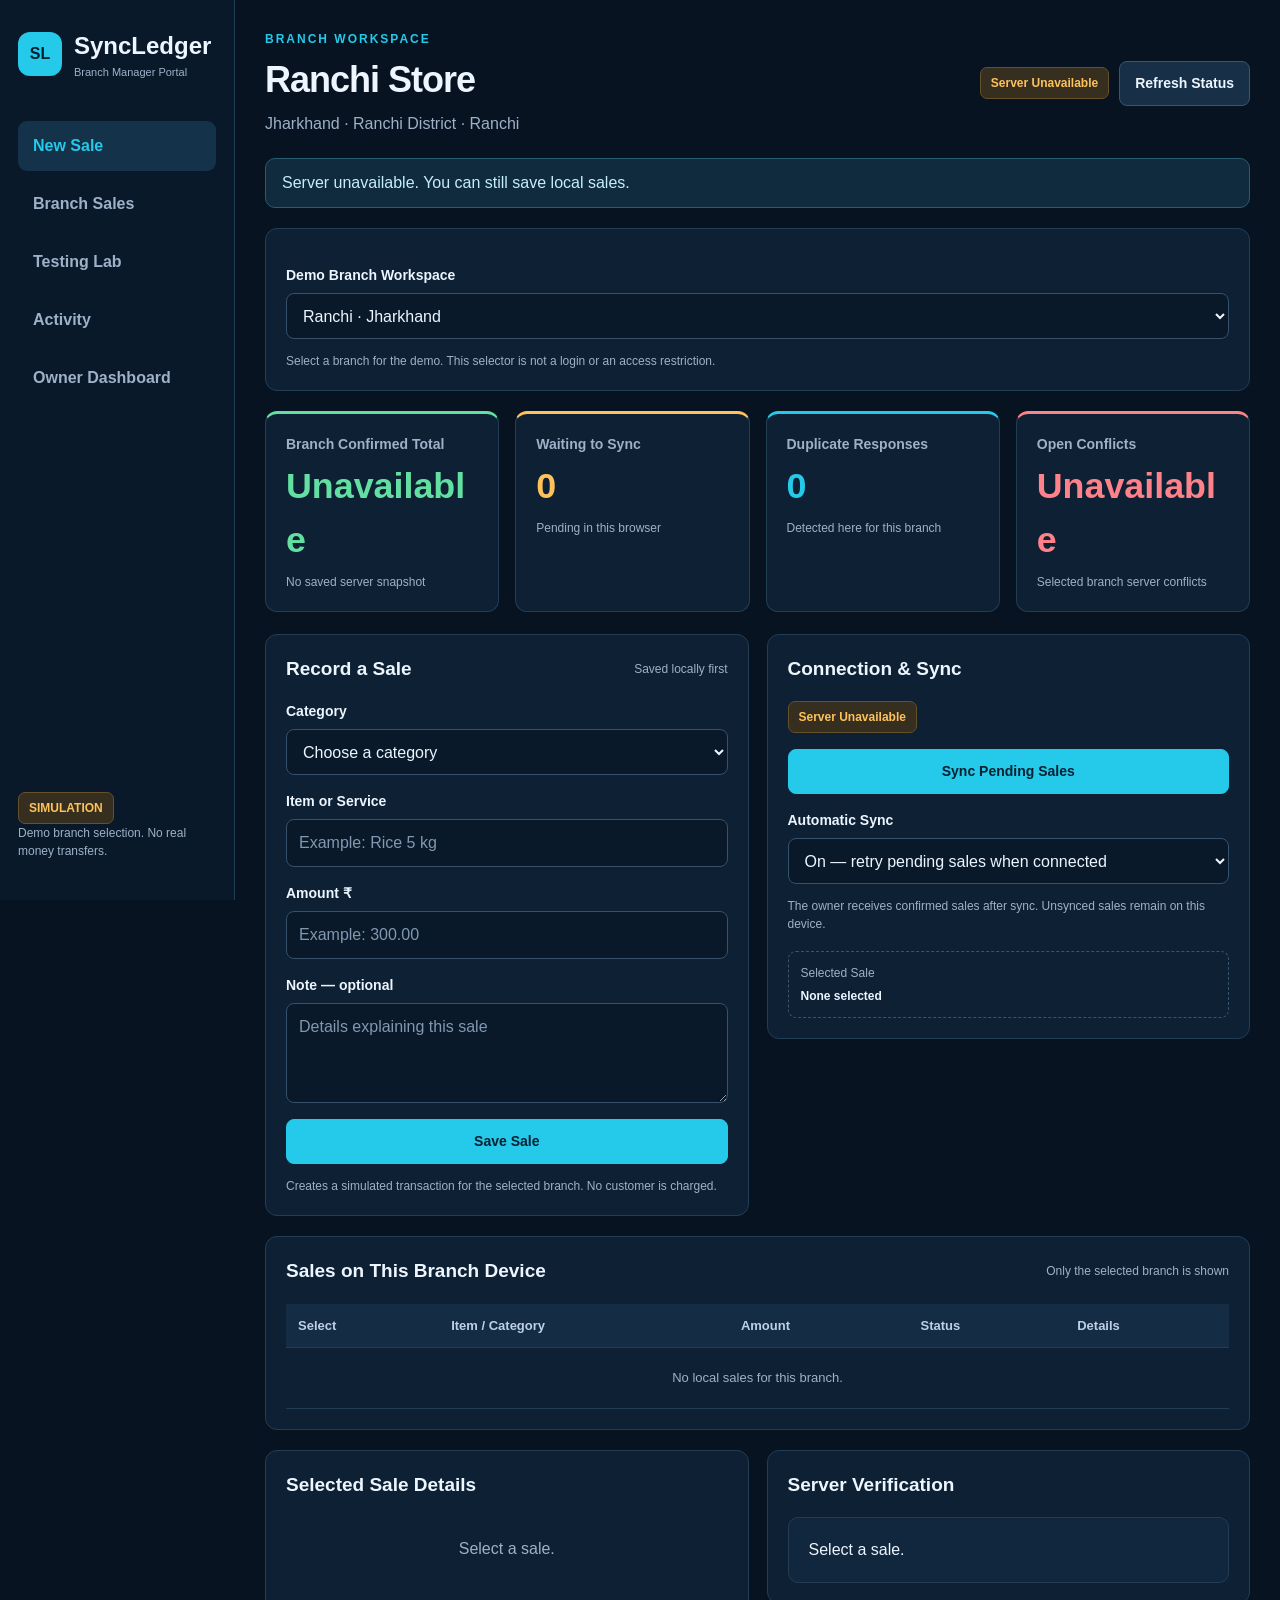
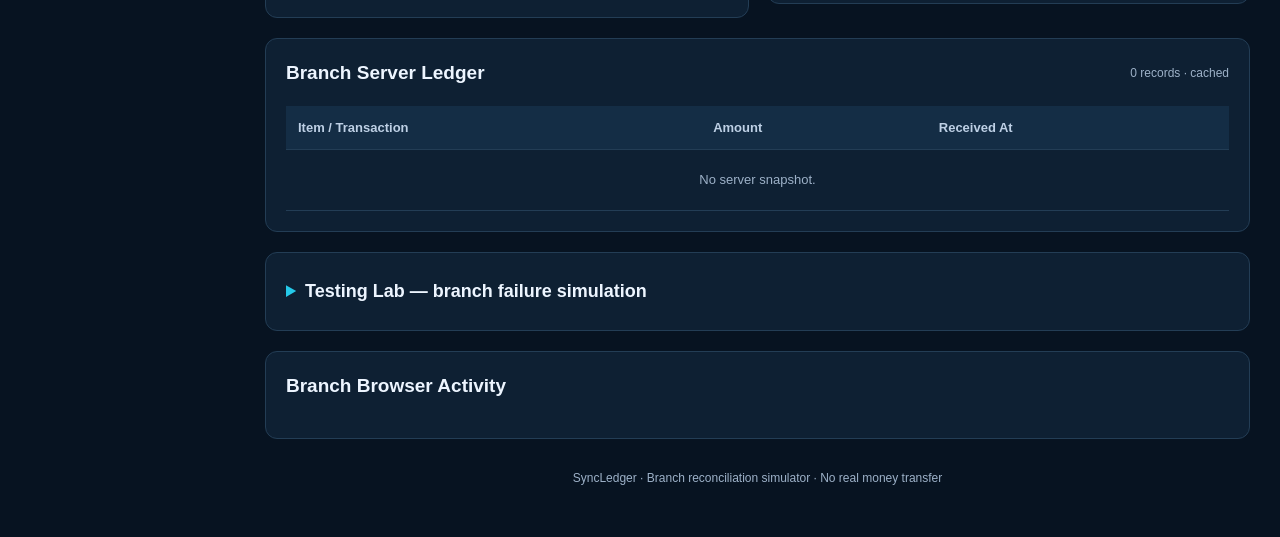
==== backend/src/main/resources/static/manager.html @ c34fc2f6 "Build SyncLedger reconciliation simulator with owner and branch portals" ====
<!DOCTYPE html>
<html lang="en">
<head>
    <meta charset="UTF-8">
    <meta name="viewport" content="width=device-width, initial-scale=1.0">
    <title>SyncLedger | Branch Manager</title>
    <link rel="stylesheet" href="style.css">
    <script src="manager.js" defer></script>
</head>
<body>
    <aside class="sidebar">
        <a class="brand" href="/manager.html">
            <span class="brand-icon">SL</span>
            <span>
                <strong>SyncLedger</strong>
                <small>Branch Manager Portal</small>
            </span>
        </a>

        <nav aria-label="Branch navigation">
            <a class="nav-link active" href="#new-sale">New Sale</a>
            <a class="nav-link" href="#branch-sales">Branch Sales</a>
            <a class="nav-link" href="#branch-lab">Testing Lab</a>
            <a class="nav-link" href="#branch-activity">Activity</a>
            <a class="nav-link" href="/">Owner Dashboard</a>
        </nav>

        <div class="sidebar-note">
            <span class="badge warning">SIMULATION</span>
            <p>Demo branch selection. No real money transfers.</p>
        </div>
    </aside>

    <main>
        <header class="page-header">
            <div>
                <p class="eyebrow">BRANCH WORKSPACE</p>
                <h1 id="branch-title">Branch Manager</h1>
                <p id="branch-location" class="subtitle">
                    Loading branch…
                </p>
            </div>
            <div class="header-status">
                <span id="manager-server-status" class="badge">
                    Checking server…
                </span>
                <button id="manager-refresh" class="button secondary">
                    Refresh Status
                </button>
            </div>
        </header>

        <div id="manager-notice" class="notice"
            role="status" aria-live="polite">
            Initializing branch storage…
        </div>

        <section class="panel">
            <label for="manager-branch">Demo Branch Workspace</label>
            <select id="manager-branch">
                <option value="RANCHI-01">Ranchi · Jharkhand</option>
                <option value="PATNA-01">Patna · Bihar</option>
            </select>
            <p class="helper">
                Select a branch for the demo. This selector is not a login
                or an access restriction.
            </p>
        </section>

        <section class="metrics" aria-label="Selected branch overview">
            <article class="metric-card">
                <span>Branch Confirmed Total</span>
                <strong id="manager-total">—</strong>
                <small id="manager-snapshot-time">Checking server</small>
            </article>
            <article class="metric-card amber">
                <span>Waiting to Sync</span>
                <strong id="manager-pending">—</strong>
                <small>Pending in this browser</small>
            </article>
            <article class="metric-card cyan">
                <span>Duplicate Responses</span>
                <strong id="manager-duplicates">—</strong>
                <small>Detected here for this branch</small>
            </article>
            <article class="metric-card coral">
                <span>Open Conflicts</span>
                <strong id="manager-conflicts">—</strong>
                <small>Selected branch server conflicts</small>
            </article>
        </section>

        <section class="bottom-grid">
            <article id="new-sale" class="panel">
                <div class="panel-heading">
                    <h2>Record a Sale</h2>
                    <span class="muted">Saved locally first</span>
                </div>

                <form id="manager-sale-form">
                    <label for="manager-category">Category</label>
                    <select id="manager-category" required>
                        <option value="">Choose a category</option>
                        <option value="GROCERY">Grocery / Kirana</option>
                        <option value="FOOD">Food &amp; Beverages</option>
                        <option value="CLOTHING">Clothing</option>
                        <option value="ELECTRONICS">Electronics</option>
                        <option value="SERVICES">Services</option>
                        <option value="OTHER">Other</option>
                    </select>

                    <label for="manager-item">Item or Service</label>
                    <input id="manager-item" type="text"
                        maxlength="120" placeholder="Example: Rice 5 kg"
                        required>

                    <label for="manager-amount">Amount ₹</label>
                    <input id="manager-amount" type="number"
                        inputmode="decimal" min="0.01"
                        max="9999999999999.99" step="0.01"
                        placeholder="Example: 300.00" required>

                    <label for="manager-note">Note — optional</label>
                    <textarea id="manager-note" rows="3" maxlength="500"
                        placeholder="Details explaining this sale"></textarea>

                    <button type="submit"
                        class="button primary full-width">
                        Save Sale
                    </button>
                </form>

                <p class="helper">
                    Creates a simulated transaction for the selected branch.
                    No customer is charged.
                </p>
            </article>

            <article class="panel">
                <div class="panel-heading">
                    <h2>Connection &amp; Sync</h2>
                </div>

                <span id="manager-connection" class="badge">
                    Checking connection…
                </span>

                <button id="manager-sync"
                    class="button primary full-width">
                    Sync Pending Sales
                </button>

                <label for="manager-auto-sync">
                    Automatic Sync
                </label>
                <select id="manager-auto-sync">
                    <option value="ON">On — retry pending sales when connected</option>
                    <option value="OFF">Off — sync manually for the demo</option>
                </select>

                <p class="helper">
                    The owner receives confirmed sales after sync.
                    Unsynced sales remain on this device.
                </p>

                <div class="selection-box">
                    <span>Selected Sale</span>
                    <strong id="manager-selected">None selected</strong>
                </div>
            </article>
        </section>

        <section id="branch-sales" class="panel">
            <div class="panel-heading">
                <h2>Sales on This Branch Device</h2>
                <span class="muted">Only the selected branch is shown</span>
            </div>
            <div class="table-wrap">
                <table>
                    <thead>
                        <tr>
                            <th>Select</th>
                            <th>Item / Category</th>
                            <th>Amount</th>
                            <th>Status</th>
                            <th>Details</th>
                        </tr>
                    </thead>
                    <tbody id="manager-local-sales"></tbody>
                </table>
            </div>
        </section>

        <section class="bottom-grid">
            <article class="panel">
                <div class="panel-heading">
                    <h2>Selected Sale Details</h2>
                </div>
                <div id="manager-sale-details"></div>
            </article>

            <article class="panel">
                <div class="panel-heading">
                    <h2>Server Verification</h2>
                </div>
                <div id="manager-verification"
                    class="verification-box">
                    Select a sale.
                </div>
            </article>
        </section>

        <section class="panel">
            <div class="panel-heading">
                <h2>Branch Server Ledger</h2>
                <span id="manager-ledger-count" class="muted">—</span>
            </div>
            <div class="table-wrap">
                <table>
                    <thead>
                        <tr>
                            <th>Item / Transaction</th>
                            <th>Amount</th>
                            <th>Received At</th>
                        </tr>
                    </thead>
                    <tbody id="manager-server-sales"></tbody>
                </table>
            </div>
        </section>

        <section id="branch-lab" class="panel">
            <details>
                <summary>Testing Lab — branch failure simulation</summary>

                <div class="control-grid">
                    <button id="manager-toggle"
                        class="button amber-button">
                        Set Simulated Offline
                    </button>
                    <button id="manager-drop"
                        class="button amber-button">
                        Drop Next Confirmation: OFF
                    </button>
                    <button id="manager-retry"
                        class="button secondary">
                        Retry Selected ×10
                    </button>
                    <button id="manager-inject"
                        class="button danger">
                        Inject Amount Conflict
                    </button>
                </div>

                <p class="helper">
                    Use manual sync during failure demonstrations.
                    Dropped confirmation intentionally discards a response
                    after the server processes the request.
                    Review conflicts in the owner dashboard.
                </p>
            </details>
        </section>

        <section id="branch-activity" class="panel">
            <div class="panel-heading">
                <h2>Branch Browser Activity</h2>
            </div>
            <div id="manager-events" class="decision-feed"></div>
        </section>

        <footer>
            SyncLedger · Branch reconciliation simulator ·
            No real money transfer
        </footer>
    </main>
</body>
</html>
---- backend/src/main/resources/static/style.css ----
:root {
    color-scheme: dark;
    --background: #071321;
    --panel: #0e2033;
    --border: #233d55;
    --text: #edf5ff;
    --muted: #9db1c8;
    --cyan: #25c9e9;
    --green: #63dfa2;
    --amber: #ffc25b;
    --coral: #ff8189;
}

* {
    box-sizing: border-box;
}

html {
    scroll-behavior: smooth;
}

body {
    margin: 0;
    background: var(--background);
    color: var(--text);
    font-family: "Segoe UI", Arial, sans-serif;
    line-height: 1.5;
}

button,
input,
select,
textarea {
    font: inherit;
}

button,
a,
input,
select,
textarea {
    -webkit-tap-highlight-color: transparent;
}

button {
    cursor: pointer;
}

button:disabled,
input:disabled,
select:disabled,
textarea:disabled {
    opacity: 0.55;
    cursor: not-allowed;
}

:focus-visible {
    outline: 3px solid var(--cyan);
    outline-offset: 4px;
}

.sidebar {
    position: fixed;
    inset: 0 auto 0 0;
    width: 235px;
    padding: 28px 18px;
    background: #0a192a;
    border-right: 1px solid var(--border);
    display: flex;
    flex-direction: column;
    overflow-y: auto;
}

.brand {
    display: flex;
    align-items: center;
    gap: 12px;
    color: var(--text);
    text-decoration: none;
}

.brand-icon {
    display: grid;
    place-items: center;
    width: 44px;
    height: 44px;
    flex-shrink: 0;
    border-radius: 12px;
    background: var(--cyan);
    color: #052030;
    font-weight: 900;
}

.brand strong {
    display: block;
    font-size: 24px;
}

.brand small {
    display: block;
    color: var(--muted);
    font-size: 11px;
}

nav {
    display: grid;
    gap: 8px;
    margin-top: 40px;
}

.nav-link {
    padding: 13px 15px;
    border-radius: 9px;
    color: var(--muted);
    text-decoration: none;
    font-weight: 600;
}

.nav-link:hover,
.nav-link.active {
    background: #143249;
    color: var(--cyan);
}

.sidebar-note {
    margin-top: auto;
    padding-top: 25px;
    color: var(--muted);
    font-size: 12px;
}

main {
    margin-left: 235px;
    padding: 30px;
    max-width: 1900px;
}

.page-header {
    display: flex;
    justify-content: space-between;
    align-items: center;
    gap: 20px;
    margin-bottom: 22px;
}

.eyebrow {
    margin: 0 0 5px;
    color: var(--cyan);
    font-size: 12px;
    font-weight: 800;
    letter-spacing: 2px;
}

h1,
h2,
h3,
p {
    margin-top: 0;
}

h1 {
    margin-bottom: 5px;
    font-size: clamp(25px, 3vw, 36px);
    letter-spacing: -1px;
}

h2 {
    margin: 0;
    font-size: 19px;
}

h3 {
    margin: 0;
    font-size: 17px;
}

.subtitle {
    margin: 0;
    color: var(--muted);
}

.header-status {
    display: flex;
    align-items: center;
    gap: 10px;
    flex-wrap: wrap;
}

.badge {
    display: inline-flex;
    align-items: center;
    justify-content: center;
    padding: 6px 10px;
    border: 1px solid var(--border);
    border-radius: 7px;
    background: #172a3e;
    color: var(--muted);
    font-size: 12px;
    font-weight: 700;
    white-space: nowrap;
}

.badge.success,
.badge.online,
.badge.accepted,
.badge.synced {
    color: var(--green);
    background: #12362f;
    border-color: #245b47;
}

.badge.warning,
.badge.offline,
.badge.pending {
    color: var(--amber);
    background: #362e1e;
    border-color: #66502a;
}

.badge.conflict,
.badge.rejected,
.badge.error {
    color: var(--coral);
    background: #3a222c;
    border-color: #693641;
}

.badge.duplicate {
    color: var(--cyan);
    background: #153549;
    border-color: #285c73;
}

.notice {
    margin-bottom: 20px;
    padding: 12px 16px;
    border: 1px solid #285c73;
    border-radius: 10px;
    background: #102b3d;
    color: #c4effa;
    overflow-wrap: anywhere;
}

.notice.error {
    background: #3a222c;
    border-color: #693641;
    color: var(--coral);
}

.metrics {
    display: grid;
    grid-template-columns: repeat(4, minmax(0, 1fr));
    gap: 16px;
    margin-bottom: 22px;
}

.metric-card {
    padding: 20px;
    border: 1px solid var(--border);
    border-top: 3px solid var(--green);
    border-radius: 12px;
    background: var(--panel);
}

.metric-card span,
.metric-card small {
    display: block;
    color: var(--muted);
}

.metric-card span {
    font-size: 14px;
    font-weight: 600;
}

.metric-card strong {
    display: block;
    margin: 5px 0;
    font-size: clamp(25px, 2.8vw, 36px);
    color: var(--green);
    overflow-wrap: anywhere;
}

.metric-card small {
    font-size: 12px;
}

.metric-card.amber {
    border-top-color: var(--amber);
}

.metric-card.amber strong {
    color: var(--amber);
}

.metric-card.cyan {
    border-top-color: var(--cyan);
}

.metric-card.cyan strong {
    color: var(--cyan);
}

.metric-card.coral {
    border-top-color: var(--coral);
}

.metric-card.coral strong {
    color: var(--coral);
}

.workspace {
    display: grid;
    grid-template-columns: 1.2fr 1fr 1fr;
    align-items: start;
    gap: 18px;
    margin-bottom: 20px;
}

.panel {
    min-width: 0;
    padding: 20px;
    margin-bottom: 20px;
    border: 1px solid var(--border);
    border-radius: 12px;
    background: var(--panel);
    scroll-margin-top: 20px;
}

.workspace > .panel,
.bottom-grid > .panel {
    margin-bottom: 0;
}

.panel-heading {
    display: flex;
    justify-content: space-between;
    align-items: center;
    gap: 12px;
    flex-wrap: wrap;
    margin-bottom: 18px;
}

.muted,
small,
.helper {
    color: var(--muted);
}

.muted {
    font-size: 12px;
}

.merchant-card {
    padding: 15px;
    margin-bottom: 12px;
    background: #11283e;
    border: 1px solid var(--border);
    border-radius: 10px;
    overflow-wrap: anywhere;
}

.merchant-heading {
    display: flex;
    justify-content: space-between;
    align-items: center;
    gap: 8px;
}

.merchant-card p {
    margin: 10px 0 0;
    color: var(--muted);
    font-size: 13px;
    white-space: pre-wrap;
}

.merchant-card p strong {
    color: var(--amber);
}

label {
    display: block;
    margin: 16px 0 7px;
    color: var(--text);
    font-size: 14px;
    font-weight: 600;
}

input,
select,
textarea {
    width: 100%;
    min-height: 46px;
    padding: 11px 12px;
    border: 1px solid #35516b;
    border-radius: 8px;
    background: #091929;
    color: var(--text);
}

textarea {
    display: block;
    min-height: 100px;
    resize: vertical;
}

input::placeholder,
textarea::placeholder {
    color: #8198b0;
    opacity: 1;
}

input[type="radio"] {
    width: 20px;
    min-height: auto;
    height: 20px;
    accent-color: var(--cyan);
    cursor: pointer;
}

.button {
    min-height: 44px;
    padding: 11px 15px;
    border: 1px solid #385672;
    border-radius: 8px;
    font-size: 14px;
    font-weight: 700;
    transition: filter 0.15s, transform 0.15s;
}

.button:hover:not(:disabled) {
    filter: brightness(1.12);
}

.button:active:not(:disabled) {
    transform: translateY(1px);
}

.primary {
    background: var(--cyan);
    color: #062132;
    border-color: var(--cyan);
}

.secondary {
    background: #172f47;
    color: var(--text);
}

.amber-button {
    background: #3c311e;
    border-color: #806332;
    color: var(--amber);
}

.danger {
    background: #3d2430;
    border-color: #804453;
    color: var(--coral);
}

.full-width {
    width: 100%;
    margin-top: 16px;
}

.helper {
    margin: 13px 0 0;
    font-size: 12px;
}

#conflict-details form .button {
    margin-top: 14px;
}

#conflict-details .merchant-card > .badge {
    margin: 12px 0;
}

#sale-details {
    overflow-wrap: anywhere;
}

#sale-details p {
    margin: 12px 0;
    color: var(--muted);
    white-space: pre-wrap;
}

summary {
    padding: 5px 0;
    cursor: pointer;
    color: var(--text);
    font-size: 18px;
    font-weight: 700;
}

summary::marker {
    color: var(--cyan);
}

details[open] > summary {
    margin-bottom: 18px;
}

.network-visual {
    display: flex;
    align-items: center;
    justify-content: space-between;
    gap: 12px;
    min-height: 150px;
    padding: 15px 0;
}

.network-node {
    display: grid;
    justify-items: center;
    gap: 7px;
    width: 115px;
    text-align: center;
}

.network-node strong {
    font-size: 12px;
}

.network-node small {
    font-size: 11px;
}

.node-icon {
    display: grid;
    place-items: center;
    width: 65px;
    height: 65px;
    border: 2px solid var(--cyan);
    border-radius: 14px;
    background: #12344b;
    color: var(--cyan);
    font-weight: 900;
    letter-spacing: 1px;
}

.server-icon {
    border-radius: 8px;
}

.connection-line {
    flex: 1;
    min-width: 35px;
    text-align: center;
}

.connection-line span {
    font-size: 11px;
    color: var(--muted);
}

.connection-track {
    margin-top: 8px;
    border-top: 2px dashed var(--cyan);
}

.control-grid {
    display: grid;
    grid-template-columns: repeat(3, minmax(0, 1fr));
    gap: 10px;
    margin-top: 15px;
}

.selection-box {
    display: grid;
    gap: 5px;
    margin-top: 18px;
    padding: 12px;
    border: 1px dashed #36556f;
    border-radius: 8px;
}

.selection-box span {
    color: var(--muted);
    font-size: 12px;
}

.selection-box strong {
    font-size: 12px;
    overflow-wrap: anywhere;
}

.decision-feed {
    max-height: 430px;
    overflow-y: auto;
}

.event-card {
    padding: 12px;
    margin-bottom: 10px;
    border: 1px solid var(--border);
    border-left: 3px solid var(--cyan);
    border-radius: 8px;
    background: #10273d;
    overflow-wrap: anywhere;
}

.event-card.conflict,
.event-card.rejected,
.event-card.error {
    border-left-color: var(--coral);
}

.event-card.pending,
.event-card.ack_lost {
    border-left-color: var(--amber);
}

.event-card.accepted,
.event-card.synced,
.event-card.resolved {
    border-left-color: var(--green);
}

.event-card strong {
    font-size: 12px;
}

.event-card p {
    margin: 7px 0;
    color: var(--muted);
    font-size: 12px;
}

.event-card small {
    font-size: 11px;
}

.table-wrap {
    overflow-x: auto;
}

table {
    width: 100%;
    border-collapse: collapse;
    font-size: 13px;
}

th,
td {
    padding: 12px;
    border-bottom: 1px solid var(--border);
    text-align: left;
    vertical-align: top;
}

th {
    background: #142d45;
    color: #bed0e5;
    font-weight: 700;
    white-space: nowrap;
}

td {
    overflow-wrap: anywhere;
}

td .helper {
    margin-top: 5px;
}

tbody tr:hover {
    background: #122a40;
}

.empty-state {
    padding: 20px 10px;
    color: var(--muted);
    text-align: center;
}

.bottom-grid {
    display: grid;
    grid-template-columns: 1fr 1fr;
    align-items: start;
    gap: 18px;
    margin-bottom: 20px;
}

.verification-box {
    padding: 20px;
    border: 1px solid var(--border);
    border-radius: 10px;
    background: #10273d;
    overflow-wrap: anywhere;
}

.verification-box.success {
    border-color: #28634a;
    background: #12362f;
}

.verification-box.error {
    border-color: #693641;
    background: #3a222c;
}

.verification-box strong {
    display: block;
    margin-bottom: 10px;
    font-size: 20px;
}

.verification-box p {
    margin-bottom: 8px;
    font-size: 13px;
}

.conflict-grid {
    display: grid;
    grid-template-columns: repeat(2, minmax(0, 1fr));
    gap: 15px;
}

.conflict-grid > div {
    padding: 15px;
    border: 1px solid var(--border);
    border-radius: 8px;
    background: #10273d;
    overflow-wrap: anywhere;
}

.conflict-grid p {
    margin: 8px 0;
    font-size: 13px;
}

#audit-events {
    max-height: 350px;
    overflow-y: auto;
}

footer {
    padding: 10px 0 20px;
    color: var(--muted);
    text-align: center;
    font-size: 12px;
}

@media (min-width: 1600px) {
    main {
        padding: 35px;
    }
}

@media (max-width: 1200px) {
    .sidebar {
        width: 200px;
    }

    .brand strong {
        font-size: 20px;
    }

    main {
        margin-left: 200px;
        padding: 22px;
    }

    .metrics {
        grid-template-columns: repeat(2, minmax(0, 1fr));
    }

    .workspace {
        grid-template-columns: repeat(2, minmax(0, 1fr));
    }

    .workspace > .panel:last-child {
        grid-column: 1 / -1;
    }

    .decision-feed {
        max-height: 220px;
    }

    .page-header {
        align-items: flex-start;
        flex-direction: column;
    }
}

@media (max-width: 800px) {
    .sidebar {
        position: static;
        width: 100%;
        padding: 18px;
        border-right: 0;
        border-bottom: 1px solid var(--border);
    }

    nav {
        display: flex;
        flex-wrap: wrap;
        gap: 5px;
        margin-top: 18px;
    }

    .nav-link {
        padding: 9px 10px;
        font-size: 13px;
    }

    .sidebar-note {
        margin-top: 12px;
        padding-top: 0;
    }

    .sidebar-note p {
        margin: 8px 0 0;
    }

    main {
        margin-left: 0;
        padding: 18px;
    }

    .workspace,
    .bottom-grid {
        grid-template-columns: 1fr;
    }

    .workspace > .panel:last-child {
        grid-column: auto;
    }

    .control-grid {
        grid-template-columns: 1fr;
    }
}

@media (max-width: 450px) {
    main {
        padding: 12px;
    }

    .panel,
    .metric-card {
        padding: 14px;
    }

    .metrics {
        gap: 10px;
    }

    .conflict-grid {
        grid-template-columns: 1fr;
    }

    .network-visual {
        gap: 5px;
    }

    .network-node {
        width: 95px;
    }

    input,
    select,
    textarea {
        font-size: 16px;
    }
}

@media (prefers-reduced-motion: reduce) {
    html {
        scroll-behavior: auto;
    }

    .button {
        transition: none;
    }
}
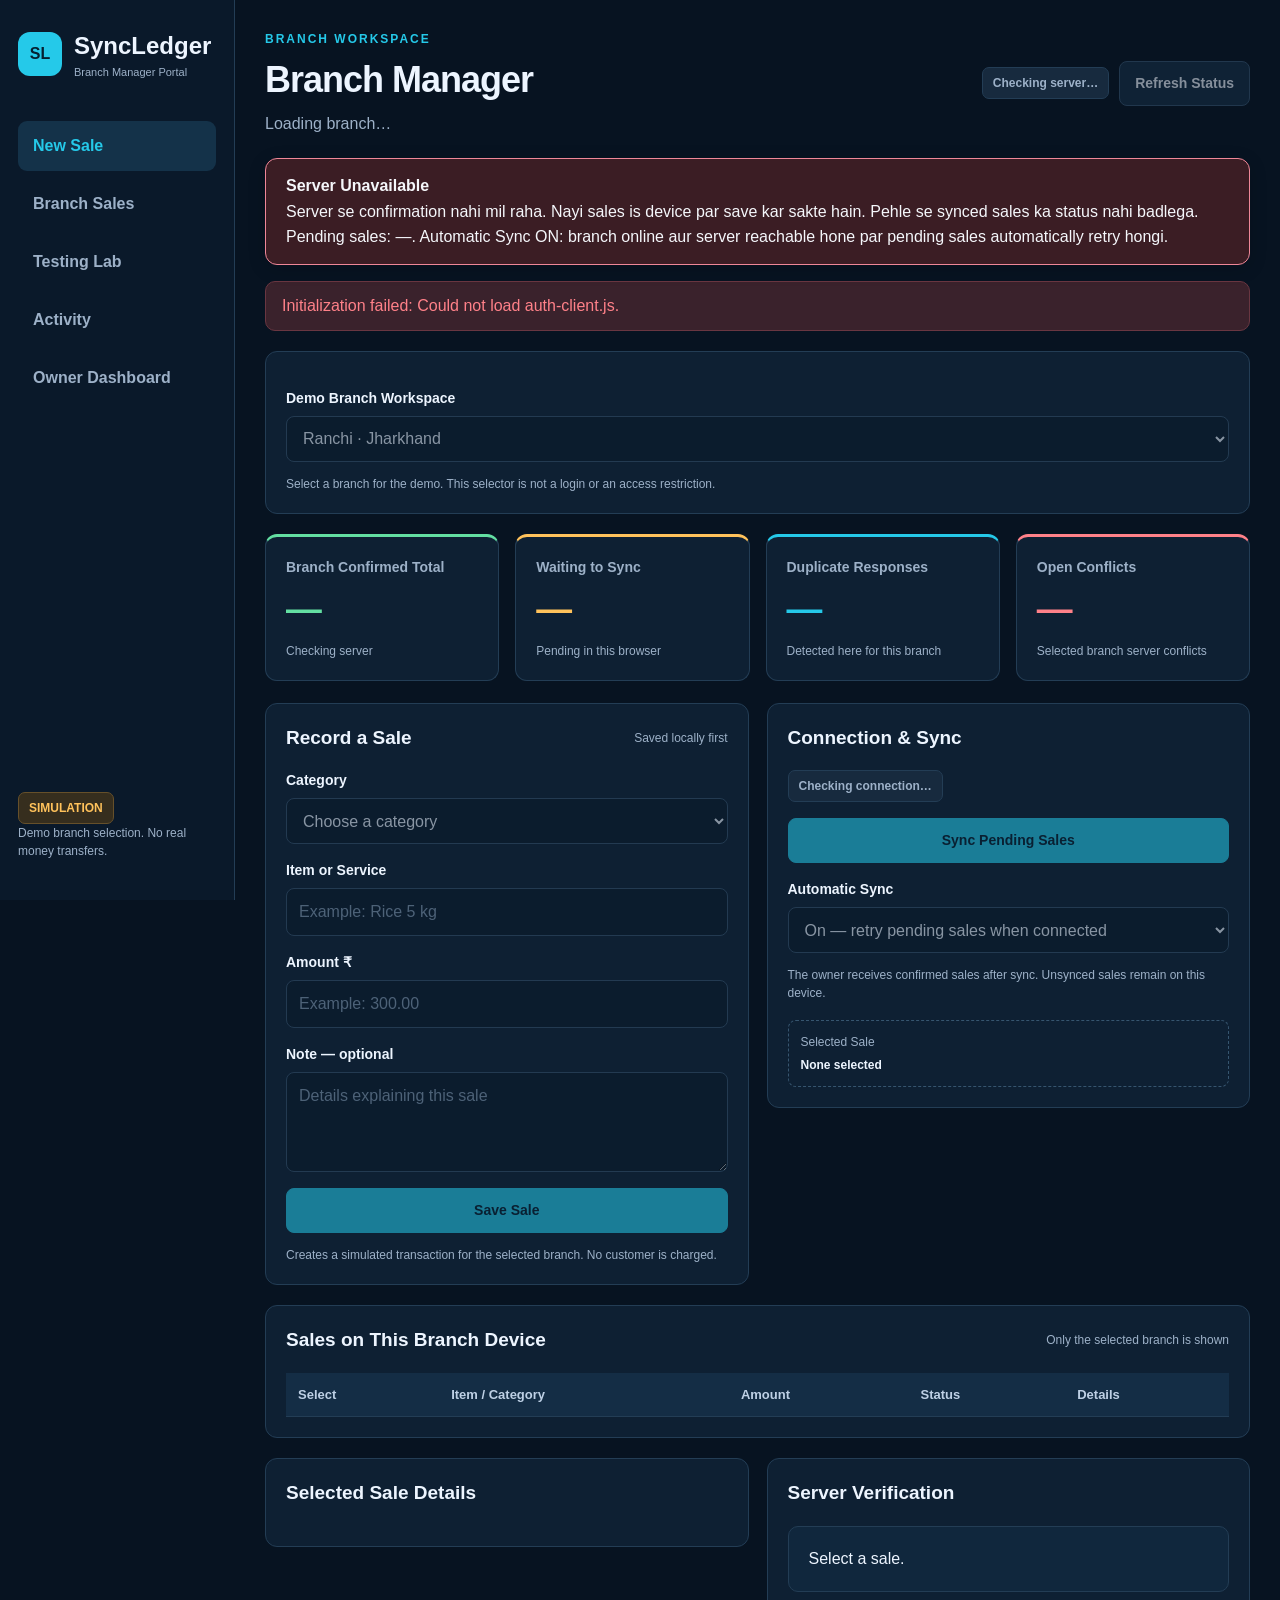
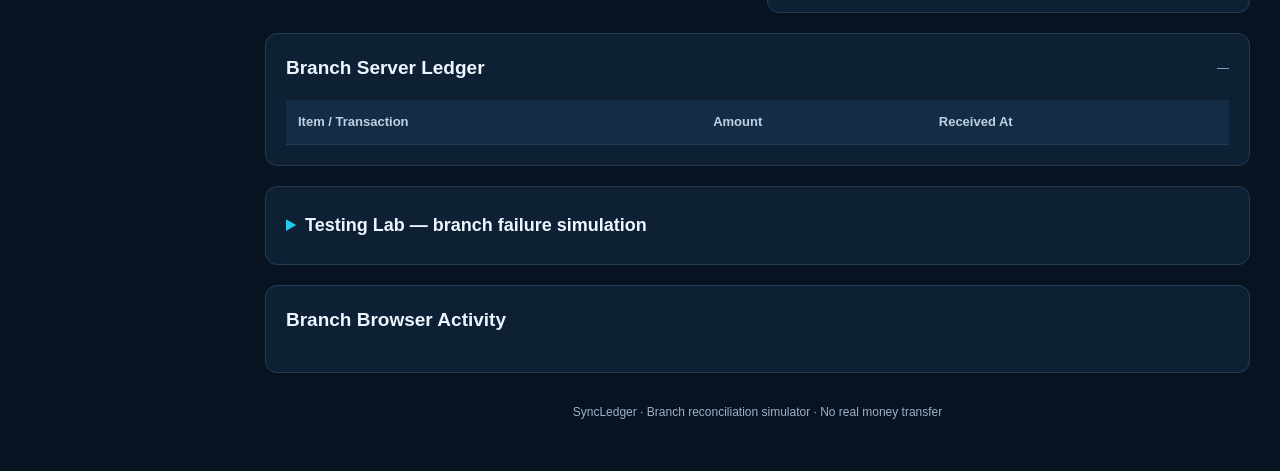
==== commit 241fa610: "Add owner and branch access control and connection status" ====
--- a/backend/src/main/resources/static/manager.html
+++ b/backend/src/main/resources/static/manager.html
@@ -6,6 +6,7 @@
     <title>SyncLedger | Branch Manager</title>
     <link rel="stylesheet" href="style.css">
     <script src="manager.js" defer></script>
+    <script src="connection-status.js" defer></script>
 </head>
 <body>
     <aside class="sidebar">
@@ -51,7 +52,7 @@
         </header>
 
         <div id="manager-notice" class="notice"
-            role="status" aria-live="polite">
+             role="status" aria-live="polite">
             Initializing branch storage…
         </div>
 
@@ -111,21 +112,21 @@
 
                     <label for="manager-item">Item or Service</label>
                     <input id="manager-item" type="text"
-                        maxlength="120" placeholder="Example: Rice 5 kg"
-                        required>
+                           maxlength="120" placeholder="Example: Rice 5 kg"
+                           required>
 
                     <label for="manager-amount">Amount ₹</label>
                     <input id="manager-amount" type="number"
-                        inputmode="decimal" min="0.01"
-                        max="9999999999999.99" step="0.01"
-                        placeholder="Example: 300.00" required>
+                           inputmode="decimal" min="0.01"
+                           max="9999999999999.99" step="0.01"
+                           placeholder="Example: 300.00" required>
 
                     <label for="manager-note">Note — optional</label>
                     <textarea id="manager-note" rows="3" maxlength="500"
-                        placeholder="Details explaining this sale"></textarea>
+                              placeholder="Details explaining this sale"></textarea>
 
                     <button type="submit"
-                        class="button primary full-width">
+                            class="button primary full-width">
                         Save Sale
                     </button>
                 </form>
@@ -146,13 +147,11 @@
                 </span>
 
                 <button id="manager-sync"
-                    class="button primary full-width">
+                        class="button primary full-width">
                     Sync Pending Sales
                 </button>
 
-                <label for="manager-auto-sync">
-                    Automatic Sync
-                </label>
+                <label for="manager-auto-sync">Automatic Sync</label>
                 <select id="manager-auto-sync">
                     <option value="ON">On — retry pending sales when connected</option>
                     <option value="OFF">Off — sync manually for the demo</option>
@@ -203,8 +202,7 @@
                 <div class="panel-heading">
                     <h2>Server Verification</h2>
                 </div>
-                <div id="manager-verification"
-                    class="verification-box">
+                <div id="manager-verification" class="verification-box">
                     Select a sale.
                 </div>
             </article>
@@ -234,20 +232,16 @@
                 <summary>Testing Lab — branch failure simulation</summary>
 
                 <div class="control-grid">
-                    <button id="manager-toggle"
-                        class="button amber-button">
+                    <button id="manager-toggle" class="button amber-button">
                         Set Simulated Offline
                     </button>
-                    <button id="manager-drop"
-                        class="button amber-button">
+                    <button id="manager-drop" class="button amber-button">
                         Drop Next Confirmation: OFF
                     </button>
-                    <button id="manager-retry"
-                        class="button secondary">
+                    <button id="manager-retry" class="button secondary">
                         Retry Selected ×10
                     </button>
-                    <button id="manager-inject"
-                        class="button danger">
+                    <button id="manager-inject" class="button danger">
                         Inject Amount Conflict
                     </button>
                 </div>
